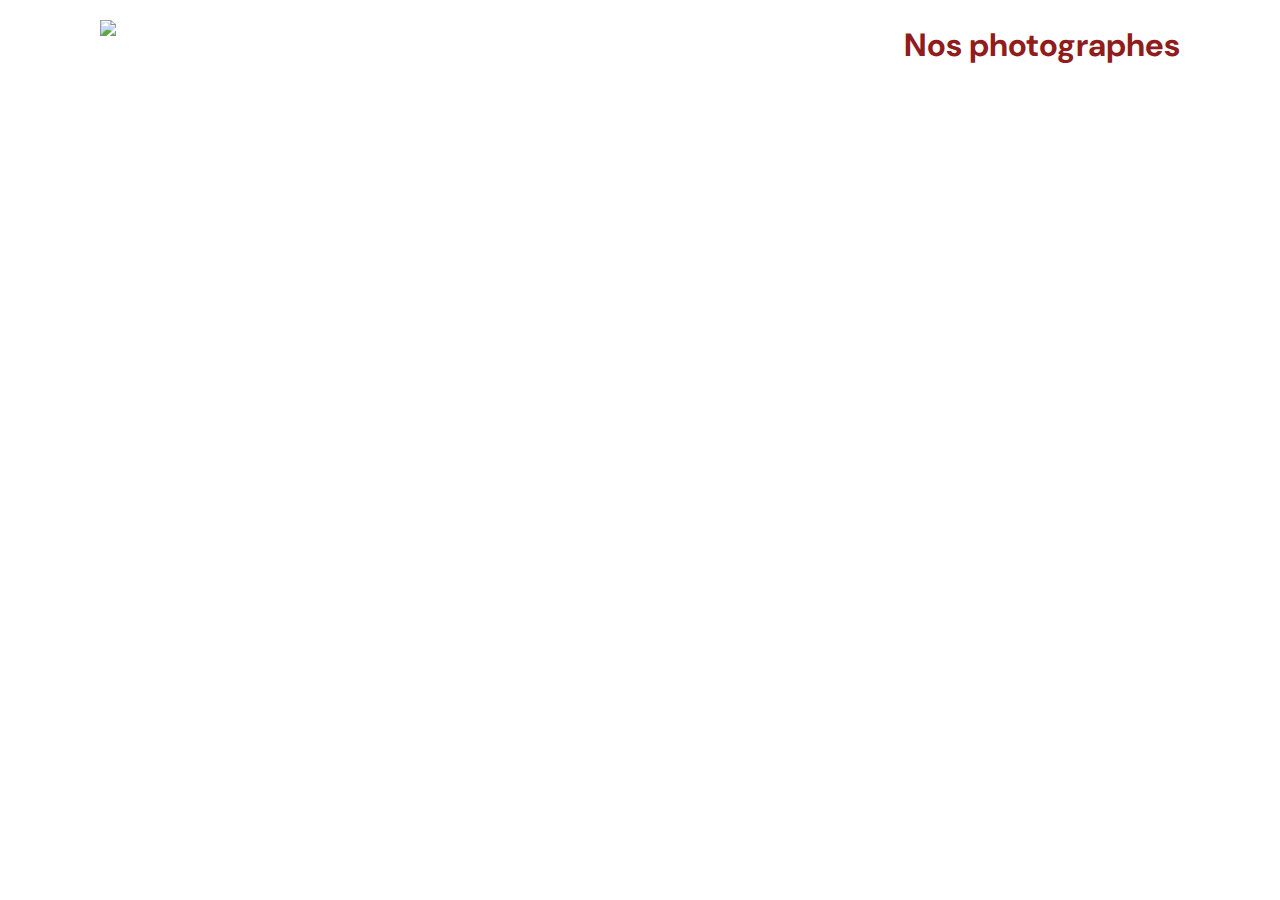
==== index.html @ a80e25a3 "avancement page photographer" ====
<!DOCTYPE html>
<html>
  <head>
    <link href="css/style.css" rel="stylesheet" type="text/css" />
    <meta charset="utf-8">
    <link rel="icon" type="image/png" href="assets/favicon.png">
    <link href="https://fonts.googleapis.com/css?family=DM+Sans&display=swap" rel="stylesheet">
    <title>Fisheye</title>
  </head>
  <body>
    <header>
        <img src="assets/images/logo.png" class="logo" />
        <h1>Nos photographes</h1>
    </header>
    <main id="main">
        <div class="photographer_section"></div>
    </main>
    <script type="module" src="scripts/factories/photographer.js"></script>
    <script type="module" src="scripts/pages/index.js"></script>
    <!-- <script src="scripts/pages/photographer.js"></script> -->
  </body>
</html>
---- css/style.css ----
@import url("photographer.css");

body {
    font-family: "DM Sans", sans-serif;
    margin: 0;
}


header {
    display: flex;
    flex-direction: row;
    justify-content: space-between;
    align-items: center;
    height: 90px;
}

h1 {
    color: #901C1C;
    margin-right: 100px;
}

.logo {
    height: 50px;
    margin-left: 100px;
}

.photographer_section {
    display: grid;
    grid-template-columns: 1fr 1fr 1fr;
    gap: 70px;
    margin-top: 100px;
}

.photographer_section article {
    justify-self: center;
    display: flex;
    justify-content: center;
    align-items: center;
    flex-direction: column;
}

.photographer_section article h2 {
    color: #D3573C;
    font-size: 36px;
    margin-bottom: 0px;
}
.photographer_villePays {
    margin-top: 5px;
    margin-bottom: 0px;
    color: #901C1C;
}
.photographer_tag{
    margin-top: 5px;
    margin-bottom: 0px;
    font-size: 14px;
}
.photographer_prix{
    margin-top: 5px;
    color: #525252;
    font-size: 13px;
}
.photographer_photo{
    height: 200px;
    width: 200px;
    border-radius: 100px;
}
.photographer_link{
    text-decoration: none;
    text-align: center;
}
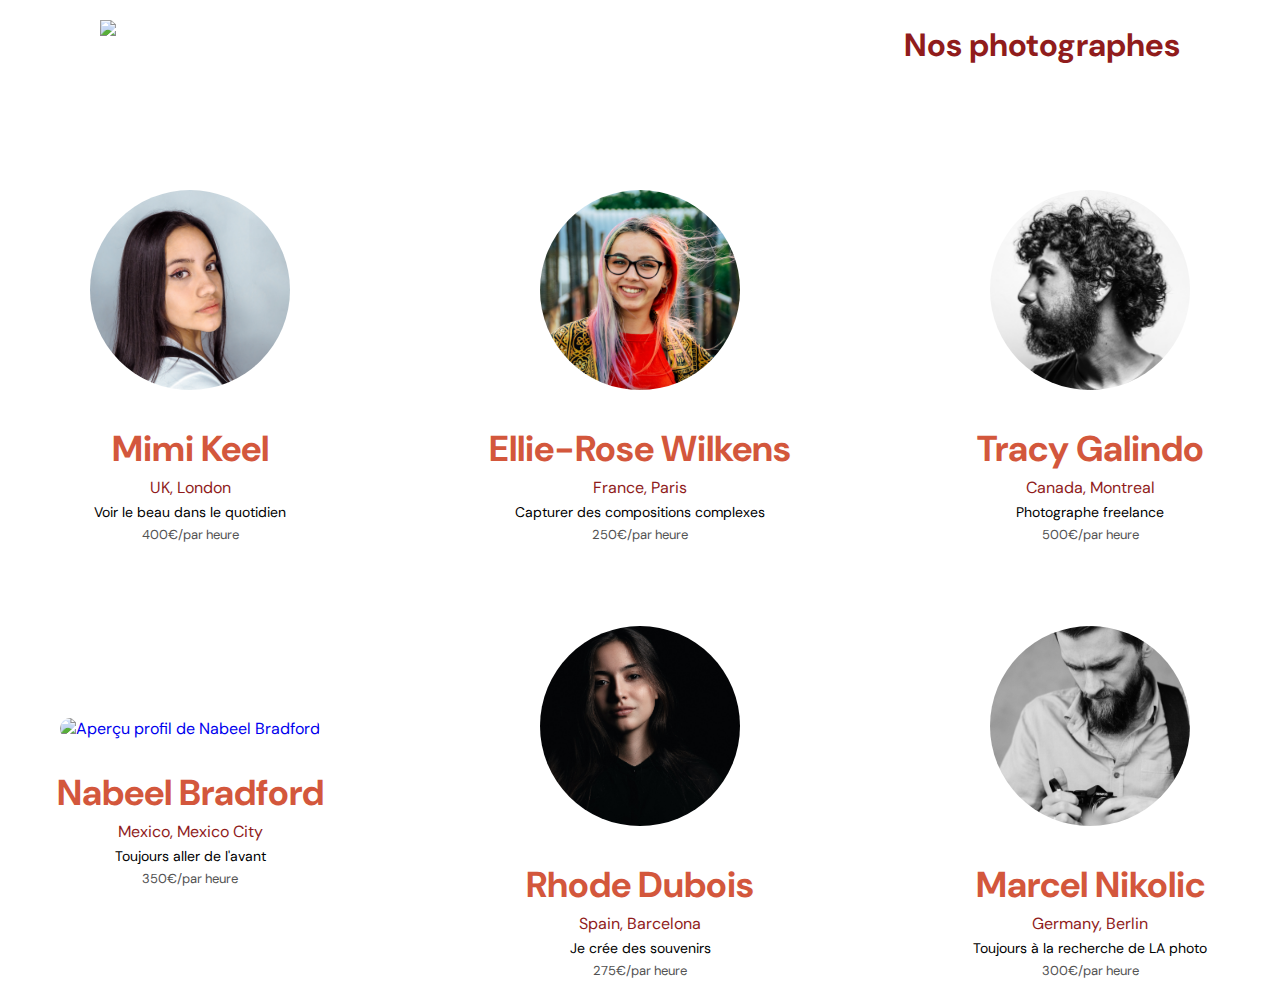
==== commit e0843afc: "refactorisation du projet" ====
--- a/index.html
+++ b/index.html
@@ -15,8 +15,8 @@
     <main id="main">
         <div class="photographer_section"></div>
     </main>
-    <script type="module" src="scripts/factories/photographer.js"></script>
-    <script type="module" src="scripts/pages/index.js"></script>
-    <!-- <script src="scripts/pages/photographer.js"></script> -->
+    <script src="scripts/services/api.js"></script>
+    <script src="scripts/factories/indexFactorie.js"></script>
+    <script src="scripts/pages/index.js"></script>
   </body>
 </html>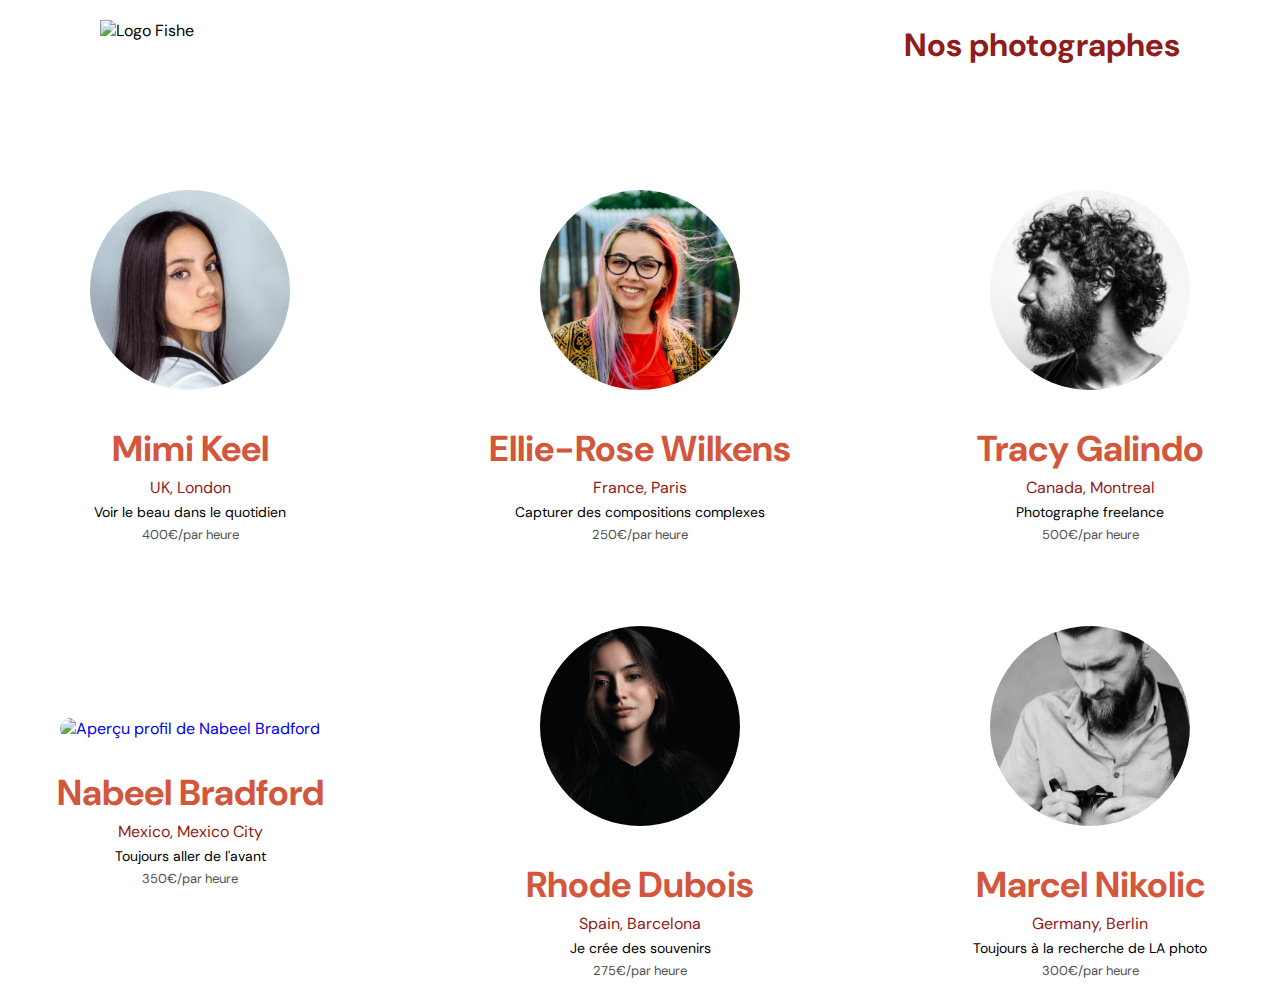
==== commit 479e32e2: "finalisation du site, ajout de commentaire" ====
--- a/index.html
+++ b/index.html
@@ -1,5 +1,5 @@
 <!DOCTYPE html>
-<html>
+<html lang="fr">
   <head>
     <link href="css/style.css" rel="stylesheet" type="text/css" />
     <meta charset="utf-8">
@@ -8,11 +8,14 @@
     <title>Fisheye</title>
   </head>
   <body>
+    <!-- header -->
     <header>
-        <img src="assets/images/logo.png" class="logo" />
+        <img src="assets/images/logo.png" alt="Logo Fishe" class="logo" />
         <h1>Nos photographes</h1>
     </header>
+    <!-- main -->
     <main id="main">
+      <!-- section photographe, qui contient chaque profils des photographes -->
         <div class="photographer_section"></div>
     </main>
     <script src="scripts/services/api.js"></script>
